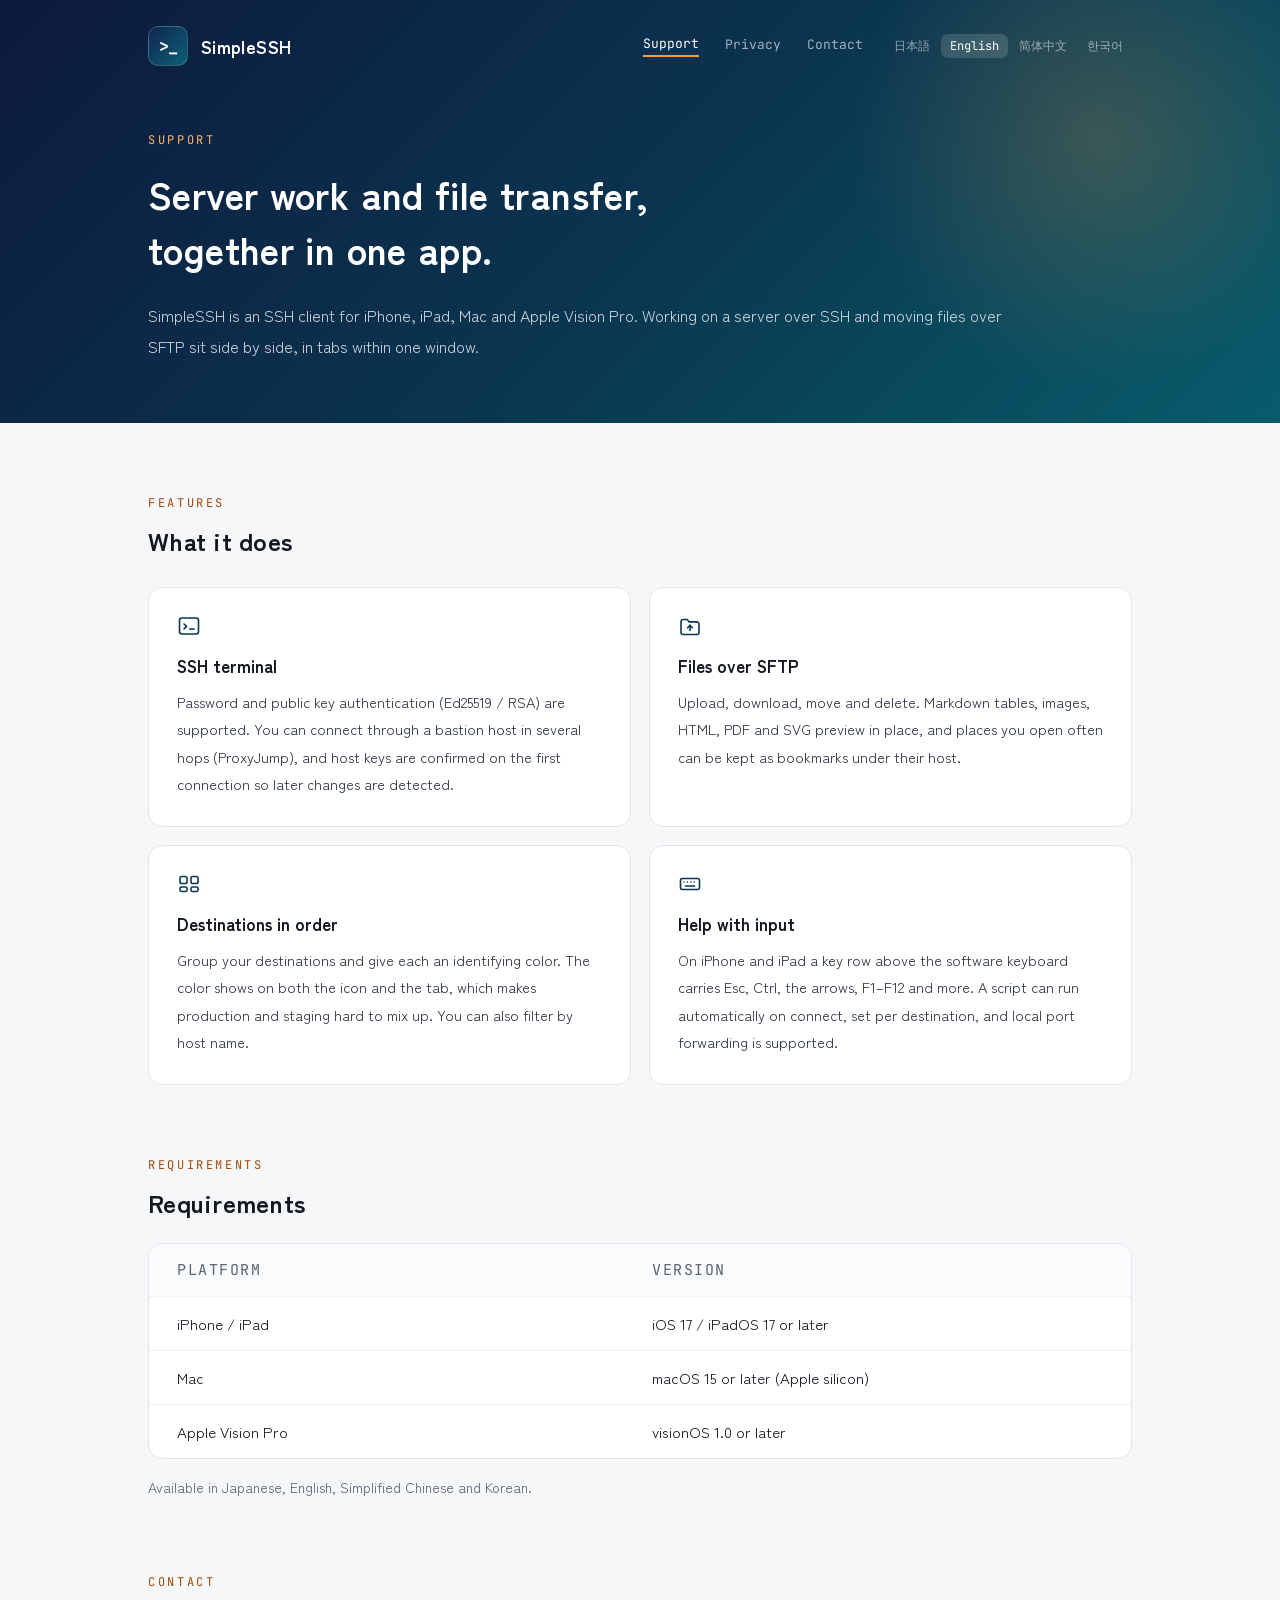
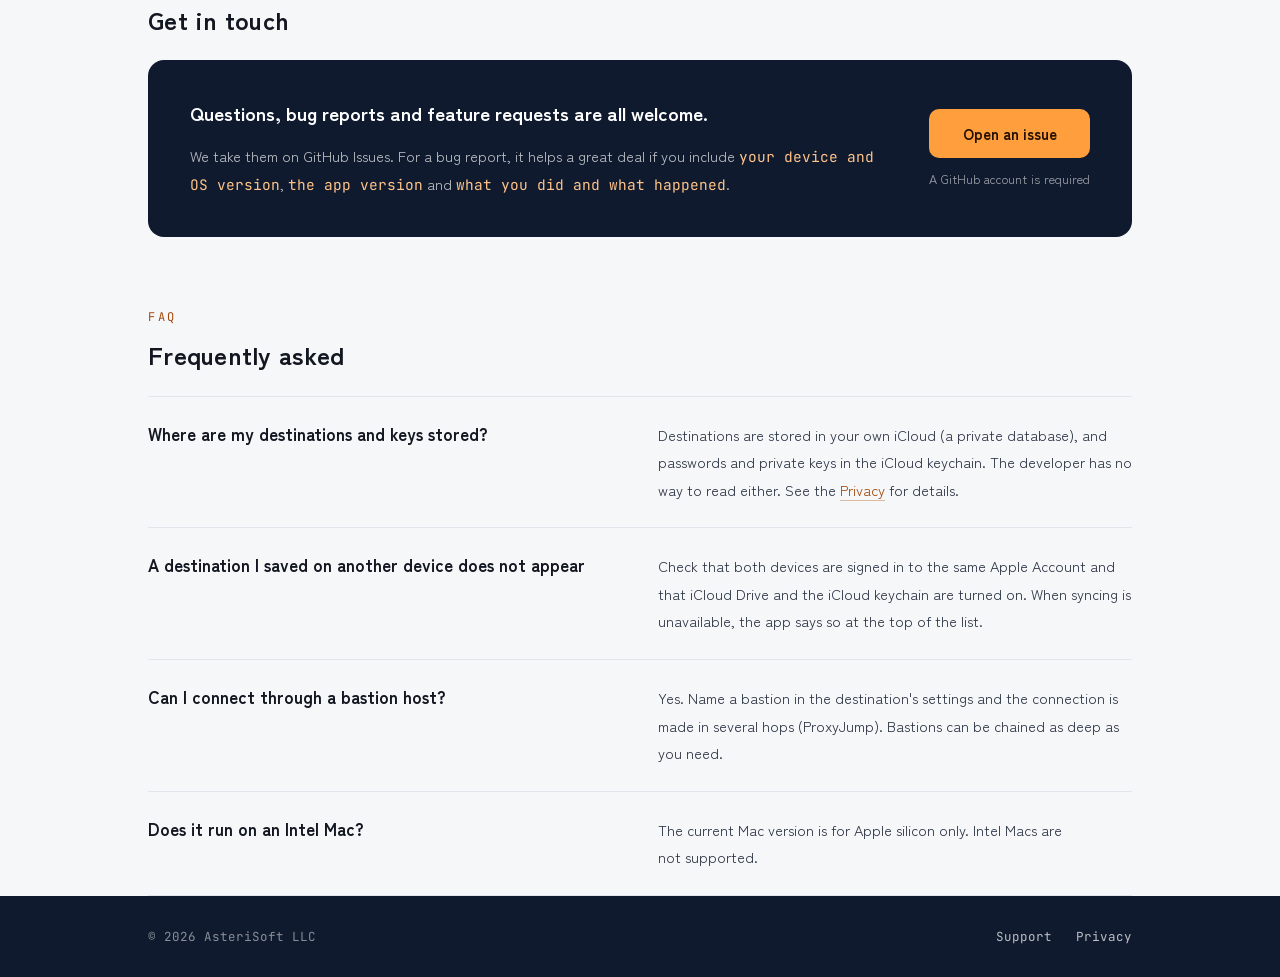
==== en/index.html @ 8aa57282 "公開ページを 4 言語（日本語・英語・簡体中文・한국어）へ 8 ページを手で書くと食い違うため、文言だけを言語ごとに持ち骨組みを 1 か所から 組む build.py を置いた。上部に言語切替を追加し" ====
<!DOCTYPE html>
<html lang="en">
<head>
<meta charset="utf-8">
<meta name="viewport" content="width=device-width, initial-scale=1">
<title>SimpleSSH — Support</title>
<meta name="description" content="Support for SimpleSSH, an SSH terminal and SFTP file browser for iPhone, iPad, Mac and Apple Vision Pro.">
<link rel="alternate" hreflang="ja" href="https://asterisoft.github.io/simplessh/index.html">
<link rel="alternate" hreflang="en" href="https://asterisoft.github.io/simplessh/en/index.html">
<link rel="alternate" hreflang="zh-Hans" href="https://asterisoft.github.io/simplessh/zh-Hans/index.html">
<link rel="alternate" hreflang="ko" href="https://asterisoft.github.io/simplessh/ko/index.html">
<link rel="alternate" hreflang="x-default" href="https://asterisoft.github.io/simplessh/index.html">
<link rel="preconnect" href="https://fonts.googleapis.com">
<link rel="preconnect" href="https://fonts.gstatic.com" crossorigin>
<link rel="stylesheet" href="https://fonts.googleapis.com/css2?family=Zen+Kaku+Gothic+New:wght@400;500;700&family=JetBrains+Mono:wght@400;700&display=swap">
<link rel="stylesheet" href="../style.css">
</head>
<body>

<header class="masthead">
  <div class="wrap">
    <div class="topbar">
      <div class="brand">
        <div class="brand-mark" aria-hidden="true">&gt;_</div>
        <span class="brand-name">SimpleSSH</span>
      </div>
      <div class="right">
        <nav class="nav">
          <a href="./" aria-current="page">Support</a>
          <a href="./privacy.html">Privacy</a>
          <a href="https://github.com/Asterisoft/simplessh/issues">Contact</a>
        </nav>
        <nav class="langbar" aria-label="Language">
        <a href="../index.html" lang="ja" hreflang="ja">日本語</a>
        <a href="../en/index.html" lang="en" hreflang="en" aria-current="true">English</a>
        <a href="../zh-Hans/index.html" lang="zh-Hans" hreflang="zh-Hans">简体中文</a>
        <a href="../ko/index.html" lang="ko" hreflang="ko">한국어</a>
        </nav>
      </div>
    </div>

    <div class="hero">
      <div class="eyebrow">SUPPORT</div>
      <h1>Server work and file transfer,<br>together in one app.</h1>
      <p>SimpleSSH is an SSH client for iPhone, iPad, Mac and Apple Vision Pro. Working on a server over SSH and moving files over SFTP sit side by side, in tabs within one window.</p>
    </div>
  </div>
</header>

<main class="wrap">

  <section>
    <div class="eyebrow-dark">FEATURES</div>
    <h2>What it does</h2>
    <div class="cards">
      <div class="card">
        <svg width="24" height="24" viewBox="0 0 24 24" fill="none" stroke="#0A3550" stroke-width="1.6" stroke-linecap="round" stroke-linejoin="round" aria-hidden="true"><rect x="2.5" y="4" width="19" height="16" rx="2.5"/><path d="M7 10l2.6 2.4L7 14.8"/><path d="M12.6 15h4.6"/></svg>
        <h3>SSH terminal</h3>
        <p>Password and public key authentication (Ed25519 / RSA) are supported. You can connect through a bastion host in several hops (ProxyJump), and host keys are confirmed on the first connection so later changes are detected.</p>
      </div>
      <div class="card">
        <svg width="24" height="24" viewBox="0 0 24 24" fill="none" stroke="#0A3550" stroke-width="1.6" stroke-linecap="round" stroke-linejoin="round" aria-hidden="true"><path d="M3 7.5a2 2 0 012-2h4.2l2 2.4H19a2 2 0 012 2v8.6a2 2 0 01-2 2H5a2 2 0 01-2-2z"/><path d="M12 11.4v5"/><path d="M9.6 13.8L12 11.4l2.4 2.4"/></svg>
        <h3>Files over SFTP</h3>
        <p>Upload, download, move and delete. Markdown tables, images, HTML, PDF and SVG preview in place, and places you open often can be kept as bookmarks under their host.</p>
      </div>
      <div class="card">
        <svg width="24" height="24" viewBox="0 0 24 24" fill="none" stroke="#0A3550" stroke-width="1.6" stroke-linecap="round" stroke-linejoin="round" aria-hidden="true"><rect x="3" y="4.5" width="7" height="7" rx="1.8"/><rect x="14" y="4.5" width="7" height="7" rx="1.8"/><rect x="3" y="15" width="7" height="4.5" rx="1.5"/><rect x="14" y="15" width="7" height="4.5" rx="1.5"/></svg>
        <h3>Destinations in order</h3>
        <p>Group your destinations and give each an identifying color. The color shows on both the icon and the tab, which makes production and staging hard to mix up. You can also filter by host name.</p>
      </div>
      <div class="card">
        <svg width="24" height="24" viewBox="0 0 24 24" fill="none" stroke="#0A3550" stroke-width="1.6" stroke-linecap="round" stroke-linejoin="round" aria-hidden="true"><rect x="2.5" y="6.5" width="19" height="11" rx="2"/><path d="M6 10h.01M9.4 10h.01M12.8 10h.01M16.2 10h.01"/><path d="M7.4 14h9.2"/></svg>
        <h3>Help with input</h3>
        <p>On iPhone and iPad a key row above the software keyboard carries Esc, Ctrl, the arrows, F1–F12 and more. A script can run automatically on connect, set per destination, and local port forwarding is supported.</p>
      </div>
    </div>
  </section>

  <section>
    <div class="eyebrow-dark">REQUIREMENTS</div>
    <h2>Requirements</h2>
    <div class="table cols-2">
      <div class="row head"><span>PLATFORM</span><span>VERSION</span></div>
      <div class="row"><span>iPhone / iPad</span><span>iOS 17 / iPadOS 17 or later</span></div>
      <div class="row"><span>Mac</span><span>macOS 15 or later (Apple silicon)</span></div>
      <div class="row"><span>Apple Vision Pro</span><span>visionOS 1.0 or later</span></div>
    </div>
    <p class="note">Available in Japanese, English, Simplified Chinese and Korean.</p>
  </section>

  <section>
    <div class="eyebrow-dark">CONTACT</div>
    <h2>Get in touch</h2>
    <div class="contact">
      <div class="body">
        <div class="lead">Questions, bug reports and feature requests are all welcome.</div>
        <p>We take them on GitHub Issues. For a bug report, it helps a great deal if you include <span class="field">your device and OS version</span>, <span class="field">the app version</span> and <span class="field">what you did and what happened</span>.</p>
      </div>
      <div class="cta-col">
        <a class="cta" href="https://github.com/Asterisoft/simplessh/issues/new">Open an issue</a>
        <span class="cta-sub">A GitHub account is required</span>
      </div>
    </div>
  </section>

  <section>
    <div class="eyebrow-dark">FAQ</div>
    <h2>Frequently asked</h2>
    <div class="faq">
      <div class="qa">
        <h3>Where are my destinations and keys stored?</h3>
        <p>Destinations are stored in your own iCloud (a private database), and passwords and private keys in the iCloud keychain. The developer has no way to read either. See the <a href="./privacy.html">Privacy</a> for details.</p>
      </div>
      <div class="qa">
        <h3>A destination I saved on another device does not appear</h3>
        <p>Check that both devices are signed in to the same Apple Account and that iCloud Drive and the iCloud keychain are turned on. When syncing is unavailable, the app says so at the top of the list.</p>
      </div>
      <div class="qa">
        <h3>Can I connect through a bastion host?</h3>
        <p>Yes. Name a bastion in the destination&#x27;s settings and the connection is made in several hops (ProxyJump). Bastions can be chained as deep as you need.</p>
      </div>
      <div class="qa">
        <h3>Does it run on an Intel Mac?</h3>
        <p>The current Mac version is for Apple silicon only. Intel Macs are not supported.</p>
      </div>
    </div>
  </section>

</main>

<footer>
  <div class="wrap">
    <span>© 2026 AsteriSoft LLC</span>
    <div class="foot-links">
      <a href="./">Support</a>
      <a href="./privacy.html">Privacy</a>
    </div>
  </div>
</footer>

</body>
</html>
---- style.css ----
/* SimpleSSH 公開サイト
   配色はアプリアイコンに合わせている（濃紺→ティールの傾斜と、琥珀色の差し色）。
   明るい紙面に固定する意図の設計なので、color-scheme は light を明示する
   （指定しないと、暗い外観の環境で背景だけが勝手に反転して読みにくくなる）。 */

:root {
  color-scheme: light;
  --page: #F6F7F9;
  --ink: #121721;
  --ink-2: #2C3444;
  --ink-3: #5A6478;
  --card: #FFFFFF;
  --line: #E2E6EC;
  --line-2: #EDF0F4;
  --card-head: #FAFBFC;
  --accent: #A4490B;
  --accent-hover: #7C3606;
  --ember: #FF9E3D;
  --ember-ink: #241000;
  --navy: #101A2E;
  --teal: #0B6073;
  --masthead: linear-gradient(135deg, #0D1A3D 0%, #0A3550 52%, #085C6B 100%);
  --mono: "JetBrains Mono", ui-monospace, SFMono-Regular, Menlo, monospace;
  --sans: "Zen Kaku Gothic New", -apple-system, BlinkMacSystemFont,
          "Hiragino Sans", "Noto Sans JP", sans-serif;
}

* { box-sizing: border-box; }

body {
  margin: 0;
  background: var(--page);
  color: var(--ink);
  font-family: var(--sans);
  -webkit-font-smoothing: antialiased;
}

.mono { font-family: var(--mono); }

a { color: var(--accent); text-decoration: none;
    border-bottom: 1px solid rgba(164, 73, 11, .35); }
a:hover { color: var(--accent-hover); border-bottom-color: var(--accent-hover); }

p { margin: 0; font-size: 15.5px; line-height: 1.95; color: var(--ink-2);
    text-wrap: pretty; }

.wrap { max-width: 1040px; margin: 0 auto; padding: 0 28px; }

/* ── 見出し帯 ───────────────────────────────── */

.masthead { background: var(--masthead); position: relative; overflow: hidden; }
.masthead::after {                       /* 火花のにじみ。装飾なので読み上げ対象にしない */
  content: ""; position: absolute; right: -80px; top: -120px;
  width: 520px; height: 520px; border-radius: 50%;
  background: radial-gradient(circle, rgba(255, 158, 61, .20) 0%, rgba(255, 158, 61, 0) 68%);
  pointer-events: none;
}
.masthead .wrap { position: relative; z-index: 1; }

.topbar { display: flex; align-items: center; justify-content: space-between;
          gap: 20px; flex-wrap: wrap; padding: 26px 0 0; }
.brand { display: flex; align-items: center; gap: 13px; }
.brand-mark { width: 40px; height: 40px; border-radius: 10px; flex-shrink: 0;
              background: linear-gradient(135deg, #12264F, #0B6073);
              border: 1px solid rgba(255, 255, 255, .18);
              display: flex; align-items: center; justify-content: center;
              color: #FFFFFF; font-family: var(--mono); font-size: 17px;
              font-weight: 700; letter-spacing: -.04em; }
.brand-name { color: #FFFFFF; font-size: 18px; font-weight: 700; letter-spacing: .02em; }

.nav { display: flex; align-items: center; gap: 26px; flex-wrap: wrap; }
.nav a { font-family: var(--mono); font-size: 13px; color: rgba(255, 255, 255, .62);
         border-bottom: none; padding-bottom: 3px; }
.nav a:hover { color: #FFFFFF; }
.nav a[aria-current="page"] { color: #FFFFFF; border-bottom: 2px solid var(--ember); }

.hero { max-width: 860px; padding: 66px 0 60px; }
.hero.compact { padding: 52px 0 52px; }
.eyebrow { font-family: var(--mono); font-size: 12px; letter-spacing: .22em;
           color: #FFB566; margin-bottom: 18px; }
.hero h1 { color: #FFFFFF; font-size: 38px; font-weight: 700; line-height: 1.45;
           letter-spacing: .01em; margin: 0; }
.hero h1.sm { font-size: 33px; line-height: 1.5; }
.hero p { color: rgba(255, 255, 255, .78); margin-top: 24px; font-size: 16px; }
.updated { font-family: var(--mono); font-size: 12.5px;
           color: rgba(255, 255, 255, .55); margin-top: 24px; }

/* ── 本文 ───────────────────────────────────── */

main { padding-bottom: 88px; }
section { margin-top: 72px; }
.eyebrow-dark { font-family: var(--mono); font-size: 12px; letter-spacing: .22em;
                color: var(--accent); margin-bottom: 13px; }
h2 { font-size: 25px; line-height: 1.35; margin: 0; letter-spacing: .01em; }
h3 { font-size: 17px; line-height: 1.5; margin: 0; }

.cards { display: grid; grid-template-columns: repeat(2, minmax(0, 1fr));
         gap: 18px; margin-top: 30px; }
.card { background: var(--card); border: 1px solid var(--line);
        border-radius: 14px; padding: 26px 28px 28px; }
.card svg { display: block; }
.card h3 { margin-top: 15px; }
.card p { margin-top: 9px; font-size: 14.5px; line-height: 1.9; }

/* 表。狭い画面では 1 行 2 段に折り返す */
.table { background: var(--card); border: 1px solid var(--line);
         border-radius: 14px; margin-top: 24px; overflow: hidden; }
.table .row { display: grid; gap: 8px 24px; padding: 16px 28px;
              border-bottom: 1px solid var(--line-2); }
.table .row:last-child { border-bottom: none; }
.table .head { background: var(--card-head); }
.table .head span { font-family: var(--mono); font-size: 12.5px;
                    color: var(--ink-3); letter-spacing: .1em; }
.table .row span { font-size: 15px; }
.cols-2 .row { grid-template-columns: repeat(2, minmax(0, 1fr)); }
.cols-3 .row { grid-template-columns: 1.3fr 1.1fr .8fr; }
.yes { font-family: var(--mono); font-size: 13px; color: var(--teal); }
.note { margin-top: 15px; font-size: 14px; color: var(--ink-3); }

/* 問い合わせ */
.contact { background: var(--navy); border-radius: 16px; margin-top: 24px;
           padding: 38px 42px; display: flex; align-items: center;
           justify-content: space-between; gap: 44px; flex-wrap: wrap; }
.contact .lead { color: #FFFFFF; font-size: 19px; font-weight: 700; line-height: 1.6; }
.contact p { color: rgba(255, 255, 255, .72); margin-top: 13px;
             font-size: 14.5px; line-height: 1.9; }
.contact .body { flex: 1 1 380px; }
.contact .field { font-family: var(--mono); color: #FFC489; }
.cta-col { display: flex; flex-direction: column; gap: 11px; }
.cta { background: var(--ember); color: var(--ember-ink); font-size: 15px;
       font-weight: 700; padding: 14px 26px; border-radius: 10px;
       text-align: center; white-space: nowrap; border-bottom: none; }
.cta:hover { background: #FFB566; color: var(--ember-ink); }
.cta-sub { color: rgba(255, 255, 255, .6); font-size: 12.5px; text-align: center; }

/* よくある質問 */
.faq { margin-top: 24px; border-top: 1px solid var(--line); }
.faq .qa { padding: 24px 0; border-bottom: 1px solid var(--line);
           display: grid; grid-template-columns: repeat(2, minmax(0, 1fr)); gap: 36px; }
.faq p { font-size: 14.5px; line-height: 1.9; }

/* プライバシーポリシーの条 */
.clauses { display: flex; flex-direction: column; gap: 48px; margin-top: 56px; }
.clauses h2 { font-size: 21px; line-height: 1.5; }
.clauses h2 .num { font-family: var(--mono); color: var(--accent); margin-right: 12px; }
.clauses p { margin-top: 13px; line-height: 2.0; }
.panel { background: var(--card); border: 1px solid var(--line);
         border-radius: 12px; padding: 19px 23px; }
.panels { display: flex; flex-direction: column; gap: 13px; margin-top: 17px; }
.panel p { margin-top: 0; font-size: 14.5px; line-height: 1.9; }
.panel strong { color: var(--ink); }

/* ── 脚注 ───────────────────────────────────── */

footer { background: var(--navy); }
footer .wrap { display: flex; align-items: center; justify-content: space-between;
               gap: 18px; flex-wrap: wrap; padding-top: 32px; padding-bottom: 32px; }
footer span, footer a { font-family: var(--mono); font-size: 12.5px; }
footer span { color: rgba(255, 255, 255, .5); }
footer a { color: rgba(255, 255, 255, .72); border-bottom: none; }
footer a:hover { color: #FFFFFF; }
.foot-links { display: flex; gap: 24px; }

/* ── 狭い画面 ───────────────────────────────── */

@media (max-width: 860px) {
  .wrap { padding: 0 20px; }
  .hero { padding: 44px 0 42px; }
  .hero h1 { font-size: 27px; line-height: 1.55; }
  .hero h1.sm { font-size: 24px; }
  .hero p { font-size: 14.5px; margin-top: 18px; }
  section { margin-top: 48px; }
  h2 { font-size: 21px; }
  .cards { grid-template-columns: minmax(0, 1fr); gap: 14px; }
  .card { padding: 20px 22px 22px; }
  .cols-2 .row, .cols-3 .row { grid-template-columns: minmax(0, 1fr); }
  .table .row { padding: 15px 22px; }
  .table .head { display: none; }        /* 1 列になると見出しの対応が崩れるため隠す */
  .table .row span:first-child { font-weight: 700; }
  .contact { padding: 26px 24px; gap: 22px; }
  .contact .lead { font-size: 16px; }
  .cta-col { width: 100%; }
  .faq .qa { grid-template-columns: minmax(0, 1fr); gap: 10px; }
  .clauses { gap: 38px; margin-top: 40px; }
  main { padding-bottom: 56px; }
}

/* ── 言語切替 ───────────────────────────────── */

.langbar { display: flex; align-items: center; gap: 2px; flex-wrap: wrap; }
.langbar a { font-family: var(--mono); font-size: 12px; color: rgba(255, 255, 255, .55);
             border-bottom: none; padding: 4px 9px; border-radius: 7px; white-space: nowrap; }
.langbar a:hover { color: #FFFFFF; background: rgba(255, 255, 255, .10); }
.langbar a[aria-current="true"] { color: #FFFFFF; background: rgba(255, 255, 255, .14); }
.topbar .right { display: flex; align-items: center; gap: 22px; flex-wrap: wrap; }

@media (max-width: 860px) {
  .topbar .right { gap: 12px; width: 100%; }
  .langbar a { padding: 3px 7px; font-size: 11.5px; }
}
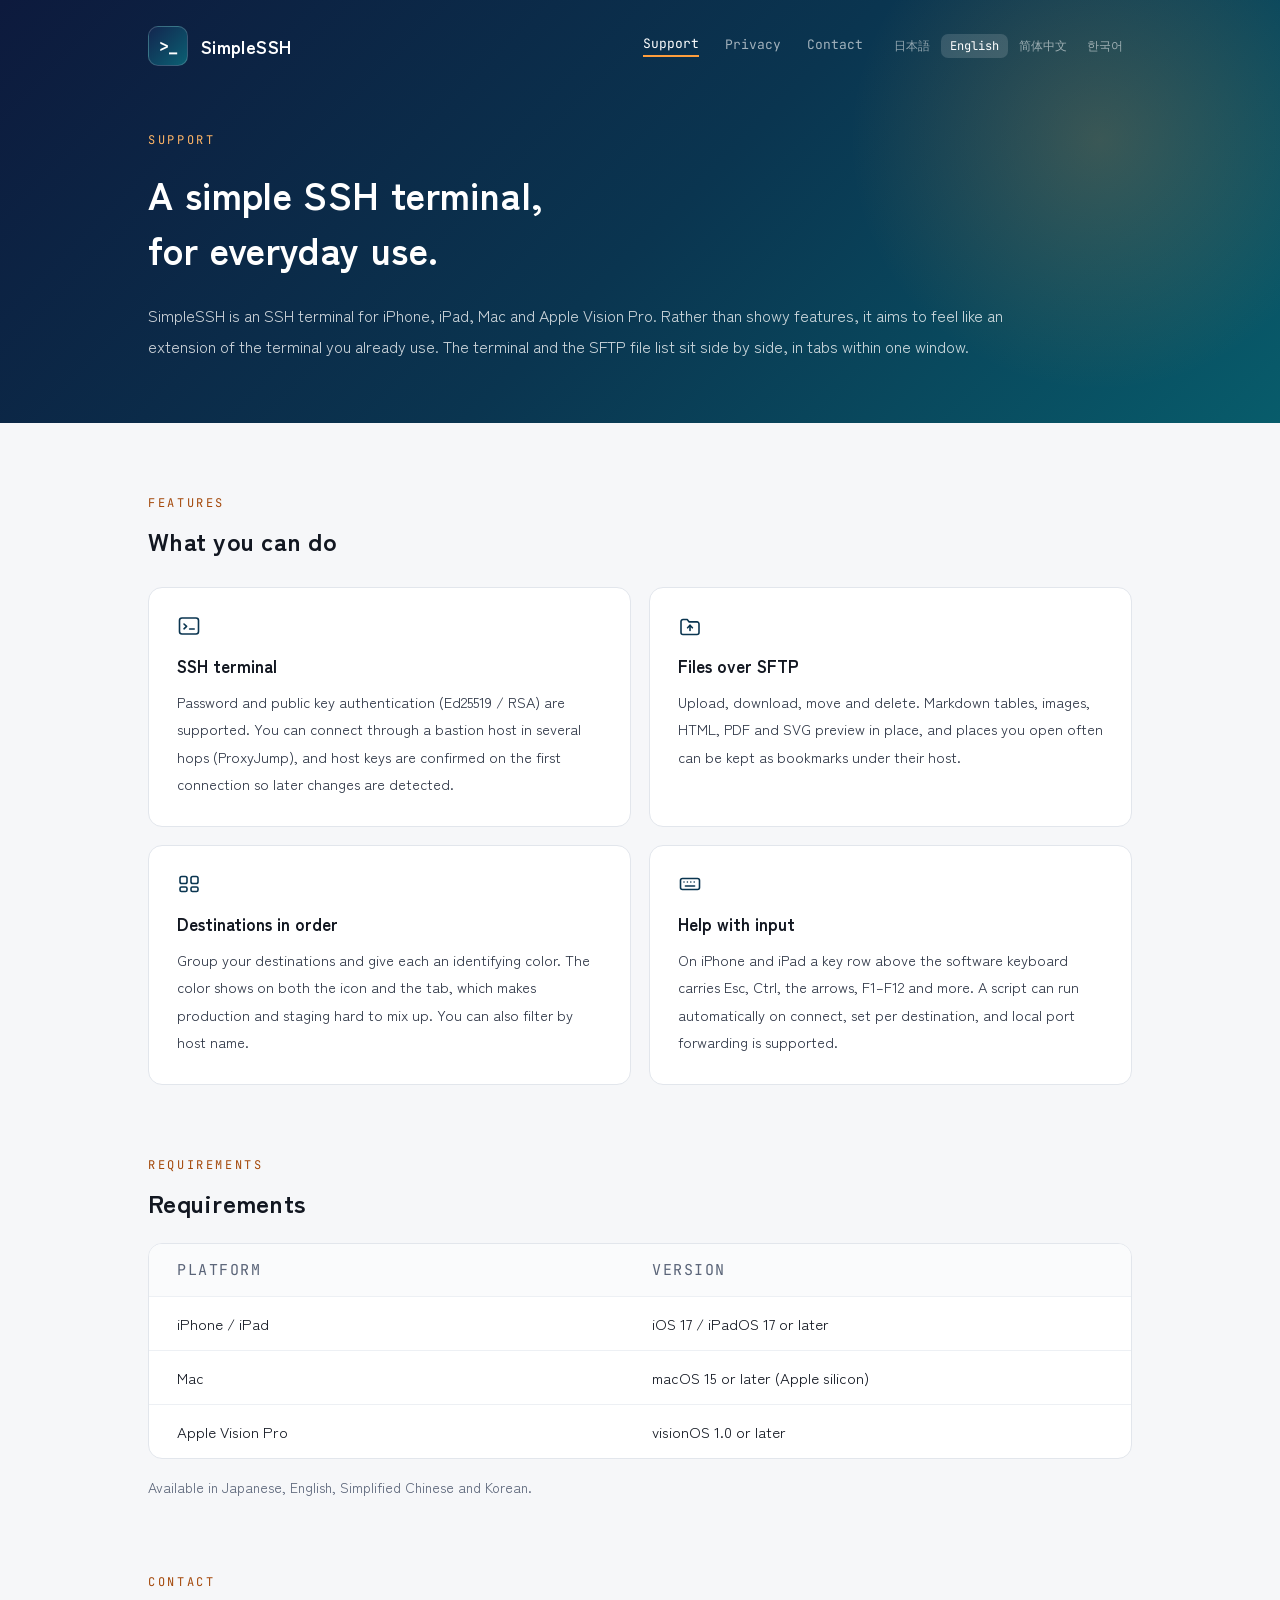
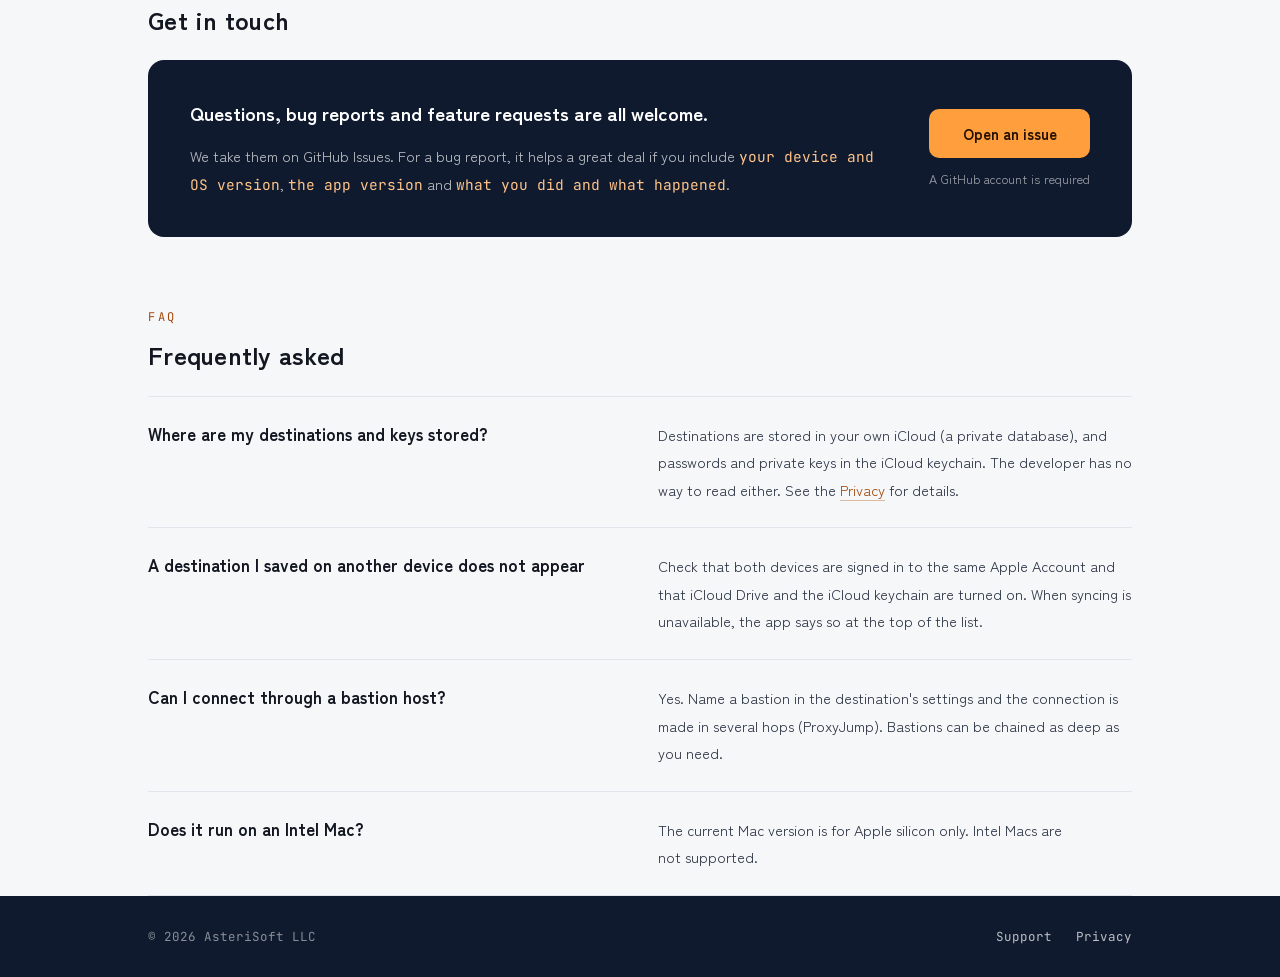
==== commit 5334bf46: "日本語の文面を build.py の正とし、他 3 言語にも同じ調子を反映 利用者が 2026-09-17 に書き直した日本語（「普段使いに使える、シンプルな SSH ターミナル。」「できること」ほか" ====
--- a/en/index.html
+++ b/en/index.html
@@ -4,7 +4,7 @@
 <meta charset="utf-8">
 <meta name="viewport" content="width=device-width, initial-scale=1">
 <title>SimpleSSH — Support</title>
-<meta name="description" content="Support for SimpleSSH, an SSH terminal and SFTP file browser for iPhone, iPad, Mac and Apple Vision Pro.">
+<meta name="description" content="Support for SimpleSSH — a simple SSH terminal for everyday use on iPhone, iPad, Mac and Apple Vision Pro.">
 <link rel="alternate" hreflang="ja" href="https://asterisoft.github.io/simplessh/index.html">
 <link rel="alternate" hreflang="en" href="https://asterisoft.github.io/simplessh/en/index.html">
 <link rel="alternate" hreflang="zh-Hans" href="https://asterisoft.github.io/simplessh/zh-Hans/index.html">
@@ -41,8 +41,8 @@
 
     <div class="hero">
       <div class="eyebrow">SUPPORT</div>
-      <h1>Server work and file transfer,<br>together in one app.</h1>
-      <p>SimpleSSH is an SSH client for iPhone, iPad, Mac and Apple Vision Pro. Working on a server over SSH and moving files over SFTP sit side by side, in tabs within one window.</p>
+      <h1>A simple SSH terminal,<br>for everyday use.</h1>
+      <p>SimpleSSH is an SSH terminal for iPhone, iPad, Mac and Apple Vision Pro. Rather than showy features, it aims to feel like an extension of the terminal you already use. The terminal and the SFTP file list sit side by side, in tabs within one window.</p>
     </div>
   </div>
 </header>
@@ -51,7 +51,7 @@
 
   <section>
     <div class="eyebrow-dark">FEATURES</div>
-    <h2>What it does</h2>
+    <h2>What you can do</h2>
     <div class="cards">
       <div class="card">
         <svg width="24" height="24" viewBox="0 0 24 24" fill="none" stroke="#0A3550" stroke-width="1.6" stroke-linecap="round" stroke-linejoin="round" aria-hidden="true"><rect x="2.5" y="4" width="19" height="16" rx="2.5"/><path d="M7 10l2.6 2.4L7 14.8"/><path d="M12.6 15h4.6"/></svg>
